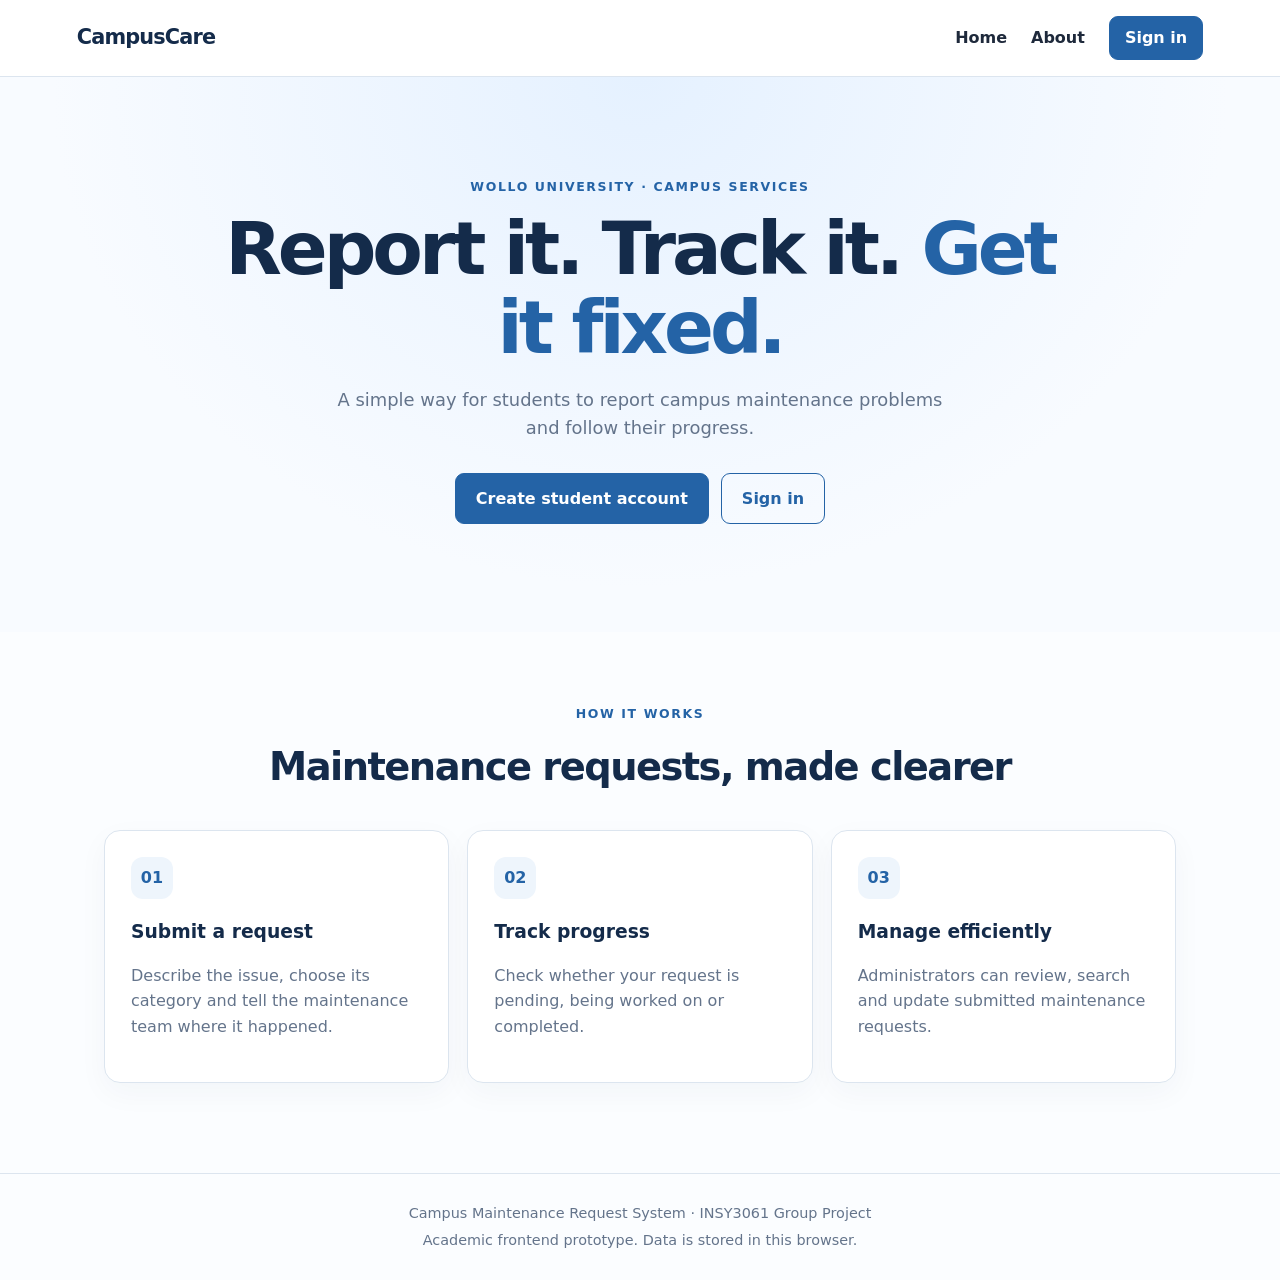
==== index.html @ 50f0be0a "my first commit before ux/ui" ====
<!DOCTYPE html>
<html lang="en">
<head>
  <meta charset="UTF-8">
  <meta name="viewport" content="width=device-width, initial-scale=1.0">
  <meta name="description" content="Campus Maintenance Request System">
  <title>Campus Maintenance Request System</title>
  <link rel="stylesheet" href="css/style.css">
</head>
<body>
  <header class="site-header">
    <a class="brand" href="index.html">CampusCare</a>
    <nav aria-label="Main navigation">
      <a href="index.html">Home</a>
      <a href="about.html">About</a>
      <a class="button button-small" href="login.html">Sign in</a>
    </nav>
  </header>

  <main>
    <section class="hero">
      <p class="eyebrow">Wollo University · Campus services</p>
      <h1>Report it. Track it. <span>Get it fixed.</span></h1>
      <p class="hero-copy">A simple way for students to report campus maintenance problems and follow their progress.</p>
      <div class="hero-actions">
        <a class="button" href="register.html">Create student account</a>
        <a class="button button-outline" href="login.html">Sign in</a>
      </div>
    </section>

    <section class="features" aria-labelledby="features-title">
      <div class="section-heading">
        <p class="eyebrow">How it works</p>
        <h2 id="features-title">Maintenance requests, made clearer</h2>
      </div>
      <div class="feature-grid">
        <article class="feature-card">
          <div class="feature-icon" aria-hidden="true">01</div>
          <h3>Submit a request</h3>
          <p>Describe the issue, choose its category and tell the maintenance team where it happened.</p>
        </article>
        <article class="feature-card">
          <div class="feature-icon" aria-hidden="true">02</div>
          <h3>Track progress</h3>
          <p>Check whether your request is pending, being worked on or completed.</p>
        </article>
        <article class="feature-card">
          <div class="feature-icon" aria-hidden="true">03</div>
          <h3>Manage efficiently</h3>
          <p>Administrators can review, search and update submitted maintenance requests.</p>
        </article>
      </div>
    </section>
  </main>

  <footer class="site-footer">
    <p>Campus Maintenance Request System · INSY3061 Group Project</p>
    <p class="small-note">Academic frontend prototype. Data is stored in this browser.</p>
  </footer>
</body>
</html>
---- css/style.css ----
:root {
  --navy: #142b4a;
  --blue: #2463a6;
  --blue-dark: #194d86;
  --pale: #eef5fc;
  --ink: #1e293b;
  --muted: #64748b;
  --line: #dce5ef;
  --white: #ffffff;
  --radius: 16px;
  font-family: Inter, ui-sans-serif, system-ui, -apple-system, BlinkMacSystemFont, "Segoe UI", sans-serif;
}
* { box-sizing: border-box; }
body { margin: 0; color: var(--ink); background: #fbfdff; line-height: 1.6; }
a { color: var(--blue); }
.site-header { min-height: 76px; padding: 16px max(6vw, 24px); display: flex; align-items: center; justify-content: space-between; gap: 24px; background: var(--white); border-bottom: 1px solid var(--line); }
.brand { color: var(--navy); text-decoration: none; font-size: 1.3rem; font-weight: 800; letter-spacing: -.04em; }
nav { display: flex; align-items: center; gap: 24px; }
nav a { color: var(--ink); text-decoration: none; font-weight: 600; }
nav a:hover, nav a[aria-current="page"] { color: var(--blue); }
.button { display: inline-flex; justify-content: center; align-items: center; border: 1px solid var(--blue); border-radius: 9px; padding: 12px 20px; color: var(--white); background: var(--blue); text-decoration: none; font: inherit; font-weight: 700; cursor: pointer; transition: .2s ease; }
.button:hover { background: var(--blue-dark); border-color: var(--blue-dark); }
.button-small { padding: 8px 15px; }
.button-outline { color: var(--blue); background: transparent; }
.button-outline:hover { color: var(--white); }
.hero { padding: 100px 24px 108px; text-align: center; background: radial-gradient(ellipse at top, #e5f1ff 0, #f8fbff 65%); }
.eyebrow { margin: 0 0 12px; color: var(--blue); font-size: .78rem; font-weight: 800; letter-spacing: .13em; text-transform: uppercase; }
.hero h1, .narrow-page h1 { max-width: 850px; margin: 0 auto 18px; color: var(--navy); font-size: clamp(2.5rem, 6vw, 4.6rem); line-height: 1.08; letter-spacing: -.055em; }
.hero h1 span { color: var(--blue); }
.hero-copy { max-width: 620px; margin: 0 auto; color: var(--muted); font-size: 1.12rem; }
.hero-actions { display: flex; flex-wrap: wrap; justify-content: center; gap: 12px; margin-top: 30px; }
.features { max-width: 1120px; margin: auto; padding: 72px 24px 90px; }
.section-heading { text-align: center; margin-bottom: 32px; }
.section-heading h2 { margin: 0; color: var(--navy); font-size: clamp(1.7rem, 4vw, 2.4rem); letter-spacing: -.04em; }
.feature-grid { display: grid; grid-template-columns: repeat(3, 1fr); gap: 18px; }
.feature-card { padding: 26px; border: 1px solid var(--line); border-radius: var(--radius); background: var(--white); box-shadow: 0 10px 30px rgba(20, 43, 74, .04); }
.feature-icon { display: grid; place-items: center; width: 42px; height: 42px; margin-bottom: 18px; border-radius: 12px; color: var(--blue); background: var(--pale); font-weight: 800; }
.feature-card h3 { margin: 0 0 8px; color: var(--navy); }
.feature-card p, .muted, .small-note { color: var(--muted); }
.site-footer { padding: 24px; text-align: center; border-top: 1px solid var(--line); color: var(--muted); font-size: .9rem; }
.site-footer p { margin: 4px 0; }
.narrow-page { max-width: 760px; min-height: 65vh; margin: auto; padding: 80px 24px; }
.narrow-page h1 { margin: 0 0 24px; font-size: clamp(2.2rem, 5vw, 3.4rem); }
.narrow-page h2 { margin-top: 36px; color: var(--navy); }
@media (max-width: 720px) {
  .site-header { align-items: flex-start; flex-direction: column; }
  nav { flex-wrap: wrap; gap: 14px; }
  .hero { padding: 72px 22px; }
  .feature-grid { grid-template-columns: 1fr; }
}
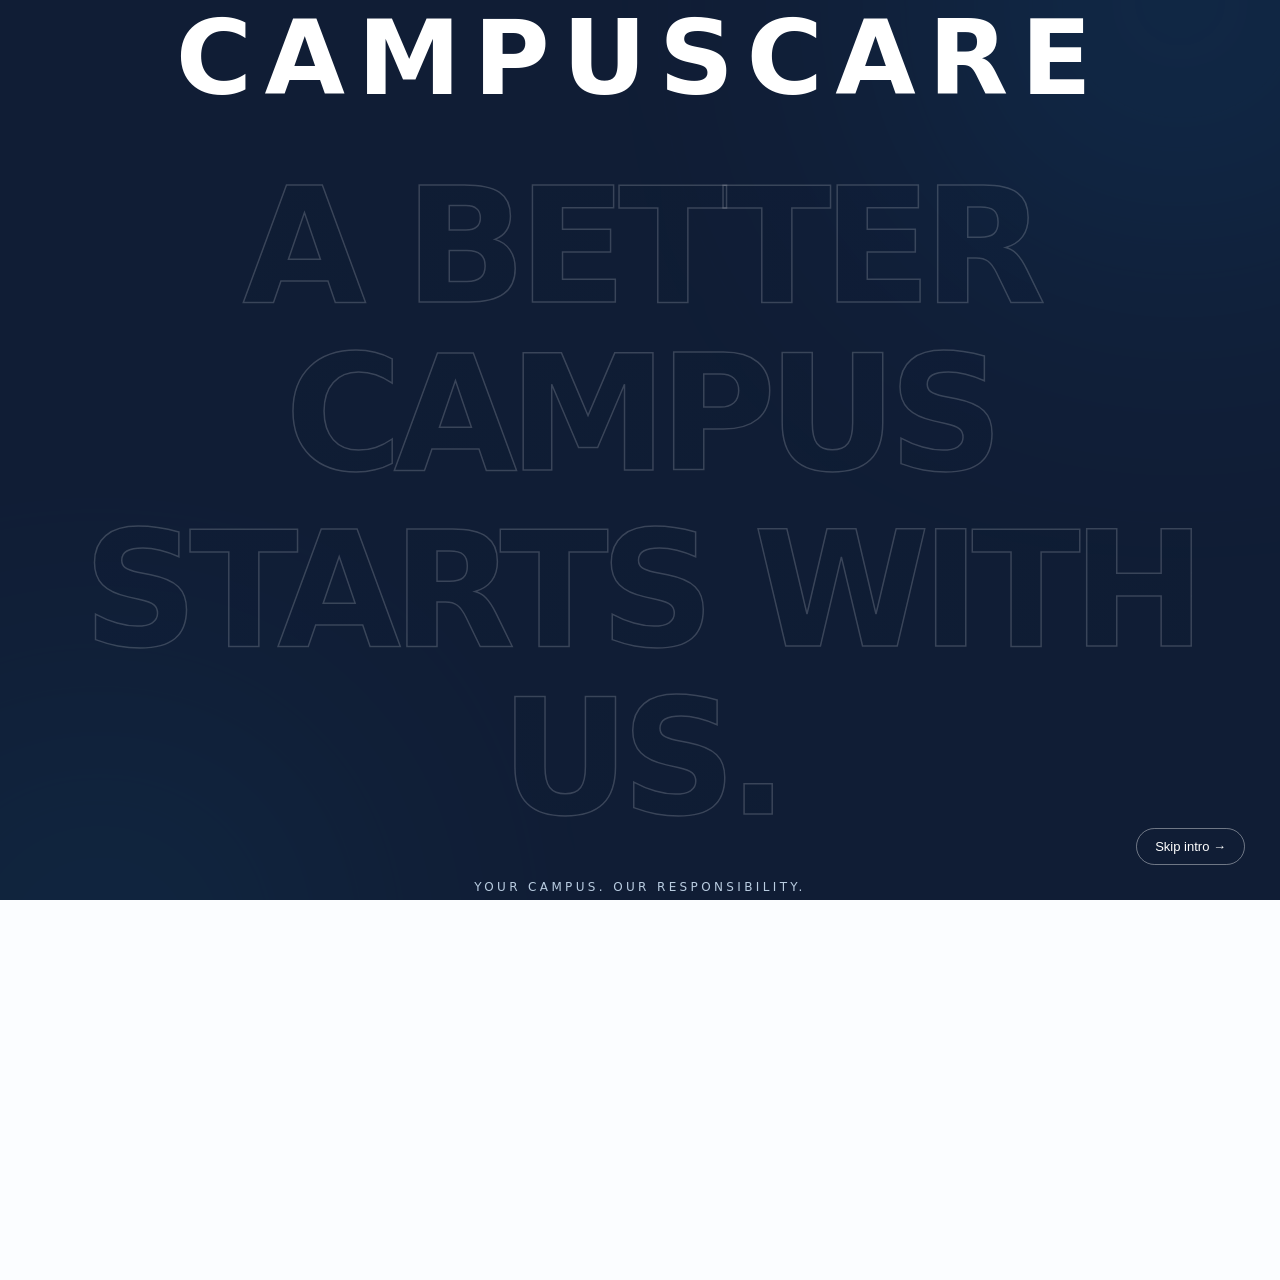
==== commit ef446b42: "INTRO ANIMATION ADDED" ====
--- a/index.html
+++ b/index.html
@@ -1,61 +1,414 @@
 <!DOCTYPE html>
 <html lang="en">
 <head>
-  <meta charset="UTF-8">
-  <meta name="viewport" content="width=device-width, initial-scale=1.0">
-  <meta name="description" content="Campus Maintenance Request System">
-  <title>Campus Maintenance Request System</title>
-  <link rel="stylesheet" href="css/style.css">
+    <meta charset="UTF-8">
+    <meta name="viewport" content="width=device-width, initial-scale=1.0">
+    <meta name="description" content="Campus Maintenance Request System">
+    <title>CampusCare | A Better Campus Starts With Us</title>
+
+    <link rel="stylesheet" href="css/style.css">
+
+    <style>
+        /* INTRO SCREEN */
+        .intro-screen {
+            display: none;
+            position: fixed;
+            inset: 0;
+            z-index: 9999;
+            background: #101d35;
+            justify-content: center;
+            align-items: center;
+            flex-direction: column;
+            text-align: center;
+            overflow: hidden;
+            padding: 24px;
+        }
+
+        html.show-intro .intro-screen {
+            display: flex;
+        }
+
+        html.show-intro body > :not(.intro-screen) {
+            opacity: 0;
+            pointer-events: none;
+        }
+
+        body > header,
+        body > main,
+        body > footer {
+            transition: opacity 0.9s ease;
+        }
+
+        .intro-screen::before {
+            content: "";
+            position: absolute;
+            width: 500px;
+            height: 500px;
+            background: #1768a8;
+            filter: blur(150px);
+            opacity: 0.22;
+            border-radius: 50%;
+            top: -250px;
+            right: -150px;
+        }
+
+        .intro-screen::after {
+            content: "";
+            position: absolute;
+            width: 400px;
+            height: 400px;
+            background: #168bba;
+            filter: blur(150px);
+            opacity: 0.16;
+            border-radius: 50%;
+            bottom: -250px;
+            left: -100px;
+        }
+
+        .intro-content {
+            position: relative;
+            z-index: 2;
+            width: 100%;
+        }
+
+        .intro-brand {
+            color: #ffffff;
+            font-size: clamp(2.8rem, 9vw, 6.5rem);
+            font-weight: 900;
+            letter-spacing: 0.12em;
+            margin: 0 0 22px;
+            opacity: 0;
+            animation: intro-reveal 0.9s ease forwards;
+        }
+
+        /* IMAGE MASKED INSIDE THE HEADING */
+        .masked-heading {
+            display: flex;
+            flex-direction: column;
+            align-items: center;
+            gap: 8px;
+            margin: 0;
+        }
+
+        .masked-line {
+            display: block;
+            font-size: clamp(8rem, 17.5vw, 10rem);
+            font-weight: 1200;
+            line-height: 1.05;
+            letter-spacing: -0.055em;
+                  -webkit-text-stroke: 1.5px rgba(255, 255, 255, 0.18);
+            background-image:
+                linear-gradient(
+                    90deg,
+                    rgba(8, 25, 48, 0.1),
+                    rgba(8, 25, 48, 0.1)
+                ),
+                url("https://images.unsplash.com/photo-1562774053-701939374585?auto=format&fit=crop&w=1800&q=85");
+
+            background-size: 200% auto;
+            background-position: 0% center;
+            background-clip: text;
+            -webkit-background-clip: text;
+            color: transparent;
+            -webkit-text-fill-color: transparent;
+
+            opacity: 0;
+            animation:
+                heading-reveal 3s ease forwards,
+                image-move 8s linear infinite;
+        }
+
+        .masked-line:nth-child(1) {
+            animation-delay: 0.8s, 0s;
+        }
+
+        .masked-line:nth-child(2) {
+            animation-delay: 1.6s, 0s;
+        }
+
+        .intro-caption {
+            color: #b9cce0;
+            font-size: 12px;
+            letter-spacing: 0.28em;
+            text-transform: uppercase;
+            margin-top: 35px;
+            opacity: 0;
+            animation: intro-reveal 0.8s ease 2.4s forwards;
+        }
+
+        .intro-loader {
+            width: 150px;
+            height: 3px;
+            background: rgba(255, 255, 255, 0.15);
+            margin: 25px auto 0;
+            overflow: hidden;
+            border-radius: 10px;
+            opacity: 0;
+            animation: intro-reveal 0.5s ease 2.5s forwards;
+        }
+
+        .intro-loader span {
+            display: block;
+            height: 100%;
+            width: 100%;
+            background: #65b9ff;
+            transform: scaleX(0);
+            transform-origin: left;
+            animation: loading 1.5s ease 2.7s forwards;
+        }
+
+        .skip-intro {
+            position: absolute;
+            z-index: 3;
+            bottom: 35px;
+            right: 35px;
+            background: transparent;
+            border: 1px solid rgba(255, 255, 255, 0.4);
+            color: #ffffff;
+            padding: 10px 18px;
+            border-radius: 30px;
+            cursor: pointer;
+            font-size: 13px;
+            transition: background 0.3s ease;
+        }
+
+        .skip-intro:hover {
+            background: rgba(255, 255, 255, 0.12);
+        }
+
+        .intro-screen.is-leaving {
+            animation: intro-fade-out 0.8s ease forwards;
+            pointer-events: none;
+        }
+
+        @keyframes intro-reveal {
+            from {
+                opacity: 0;
+                transform: translateY(25px);
+            }
+            to {
+                opacity: 1;
+                transform: translateY(0);
+            }
+        }
+
+        @keyframes heading-reveal {
+            from {
+                opacity: 0;
+                transform: translateY(35px);
+                filter: blur(10px);
+            }
+            to {
+                opacity: 1;
+                transform: translateY(0);
+                filter: blur(0);
+            }
+        }
+
+        @keyframes image-move {
+            from {
+                background-position: 0% center;
+            }
+            to {
+                background-position: 100% center;
+            }
+        }
+
+        @keyframes loading {
+            to {
+                transform: scaleX(1);
+            }
+        }
+
+        @keyframes intro-fade-out {
+            to {
+                opacity: 0;
+                visibility: hidden;
+            }
+        }
+
+        @media (max-width: 600px) {
+            .skip-intro {
+                bottom: 20px;
+                right: 20px;
+            }
+
+            .intro-caption {
+                font-size: 10px;
+                letter-spacing: 0.16em;
+            }
+        }
+
+        @media (prefers-reduced-motion: reduce) {
+            .intro-screen,
+            .intro-screen * {
+                animation-duration: 0.01ms !important;
+                animation-iteration-count: 1 !important;
+                transition-duration: 0.01ms !important;
+            }
+        }
+    </style>
+
+    <script>
+       // Show the intro every time the homepage loads.
+document.documentElement.classList.add("show-intro");
+    </script>
 </head>
+
 <body>
-  <header class="site-header">
-    <a class="brand" href="index.html">CampusCare</a>
-    <nav aria-label="Main navigation">
-      <a href="index.html">Home</a>
-      <a href="about.html">About</a>
-      <a class="button button-small" href="login.html">Sign in</a>
-    </nav>
-  </header>
-
-  <main>
-    <section class="hero">
-      <p class="eyebrow">Wollo University · Campus services</p>
-      <h1>Report it. Track it. <span>Get it fixed.</span></h1>
-      <p class="hero-copy">A simple way for students to report campus maintenance problems and follow their progress.</p>
-      <div class="hero-actions">
-        <a class="button" href="register.html">Create student account</a>
-        <a class="button button-outline" href="login.html">Sign in</a>
-      </div>
+
+    <!-- CAMPUSCARE INTRO ANIMATION -->
+    <section class="intro-screen" id="intro-screen" aria-label="CampusCare introduction">
+
+        <div class="intro-content">
+
+            <h1 class="intro-brand">CAMPUSCARE</h1>
+
+            <h2 class="masked-heading">
+                <span class="masked-line">A BETTER CAMPUS</span>
+                <span class="masked-line">STARTS WITH US.</span>
+            </h2>
+
+            <p class="intro-caption">
+                Your campus. Our responsibility.
+            </p>
+
+            <div class="intro-loader">
+                <span></span>
+            </div>
+
+        </div>
+
+        <button class="skip-intro" id="skip-intro" type="button">
+            Skip intro →
+        </button>
+
     </section>
 
-    <section class="features" aria-labelledby="features-title">
-      <div class="section-heading">
-        <p class="eyebrow">How it works</p>
-        <h2 id="features-title">Maintenance requests, made clearer</h2>
-      </div>
-      <div class="feature-grid">
-        <article class="feature-card">
-          <div class="feature-icon" aria-hidden="true">01</div>
-          <h3>Submit a request</h3>
-          <p>Describe the issue, choose its category and tell the maintenance team where it happened.</p>
-        </article>
-        <article class="feature-card">
-          <div class="feature-icon" aria-hidden="true">02</div>
-          <h3>Track progress</h3>
-          <p>Check whether your request is pending, being worked on or completed.</p>
-        </article>
-        <article class="feature-card">
-          <div class="feature-icon" aria-hidden="true">03</div>
-          <h3>Manage efficiently</h3>
-          <p>Administrators can review, search and update submitted maintenance requests.</p>
-        </article>
-      </div>
-    </section>
-  </main>
-
-  <footer class="site-footer">
-    <p>Campus Maintenance Request System · INSY3061 Group Project</p>
-    <p class="small-note">Academic frontend prototype. Data is stored in this browser.</p>
-  </footer>
+
+    <!-- EXISTING CAMPUSCARE WEBSITE -->
+
+    <header class="site-header">
+        <a class="brand" href="index.html">CampusCare</a>
+
+        <nav aria-label="Main navigation">
+            <a href="index.html">Home</a>
+            <a href="about.html">About</a>
+            <a class="button button-small" href="login.html">Sign in</a>
+        </nav>
+    </header>
+
+    <main>
+
+        <section class="hero">
+            <p class="eyebrow">Wollo University · Campus services</p>
+
+            <h1>Report it. Track it. <span>Get it fixed.</span></h1>
+
+            <p class="hero-copy">
+                A simple way for students to report campus maintenance
+                problems and follow their progress.
+            </p>
+
+            <div class="hero-actions">
+                <a class="button" href="register.html">
+                    Create student account
+                </a>
+
+                <a class="button button-outline" href="login.html">
+                    Sign in
+                </a>
+            </div>
+        </section>
+
+
+        <section class="features" aria-labelledby="features-title">
+
+            <div class="section-heading">
+                <p class="eyebrow">How it works</p>
+                <h2 id="features-title">
+                    Maintenance requests, made clearer
+                </h2>
+            </div>
+
+            <div class="feature-grid">
+
+                <article class="feature-card">
+                    <div class="feature-icon" aria-hidden="true">01</div>
+                    <h3>Submit a request</h3>
+                    <p>
+                        Describe the issue, choose its category and tell
+                        the maintenance team where it happened.
+                    </p>
+                </article>
+
+                <article class="feature-card">
+                    <div class="feature-icon" aria-hidden="true">02</div>
+                    <h3>Track progress</h3>
+                    <p>
+                        Check whether your request is pending, being
+                        worked on or completed.
+                    </p>
+                </article>
+
+                <article class="feature-card">
+                    <div class="feature-icon" aria-hidden="true">03</div>
+                    <h3>Manage efficiently</h3>
+                    <p>
+                        Administrators can review, search and update
+                        submitted maintenance requests.
+                    </p>
+                </article>
+
+            </div>
+        </section>
+
+    </main>
+
+
+    <footer class="site-footer">
+        <p>Campus Maintenance Request System · INSY3061 Group Project</p>
+        <p class="small-note">
+            Academic frontend prototype. Data is stored in this browser.
+        </p>
+    </footer>
+
+
+    <!-- INTRO ANIMATION CONTROL -->
+    <script>
+        (function () {
+            const intro = document.getElementById("intro-screen");
+            const skipButton = document.getElementById("skip-intro");
+            const html = document.documentElement;
+
+            if (!html.classList.contains("show-intro")) {
+                return;
+            }
+
+            let finished = false;
+
+            function finishIntro() {
+                if (finished) return;
+
+                finished = true;
+                intro.classList.add("is-leaving");
+
+                setTimeout(function () {
+                    html.classList.remove("show-intro");
+                    intro.remove();
+                }, 850);
+            }
+
+            // Automatically finish the intro after approximately 4.5 seconds.
+            const introTimer = setTimeout(finishIntro, 4500);
+
+            // Allow visitors to skip the animation.
+            skipButton.addEventListener("click", function () {
+                clearTimeout(introTimer);
+                finishIntro();
+            });
+        })();
+    </script>
+
 </body>
-</html>
+</html>
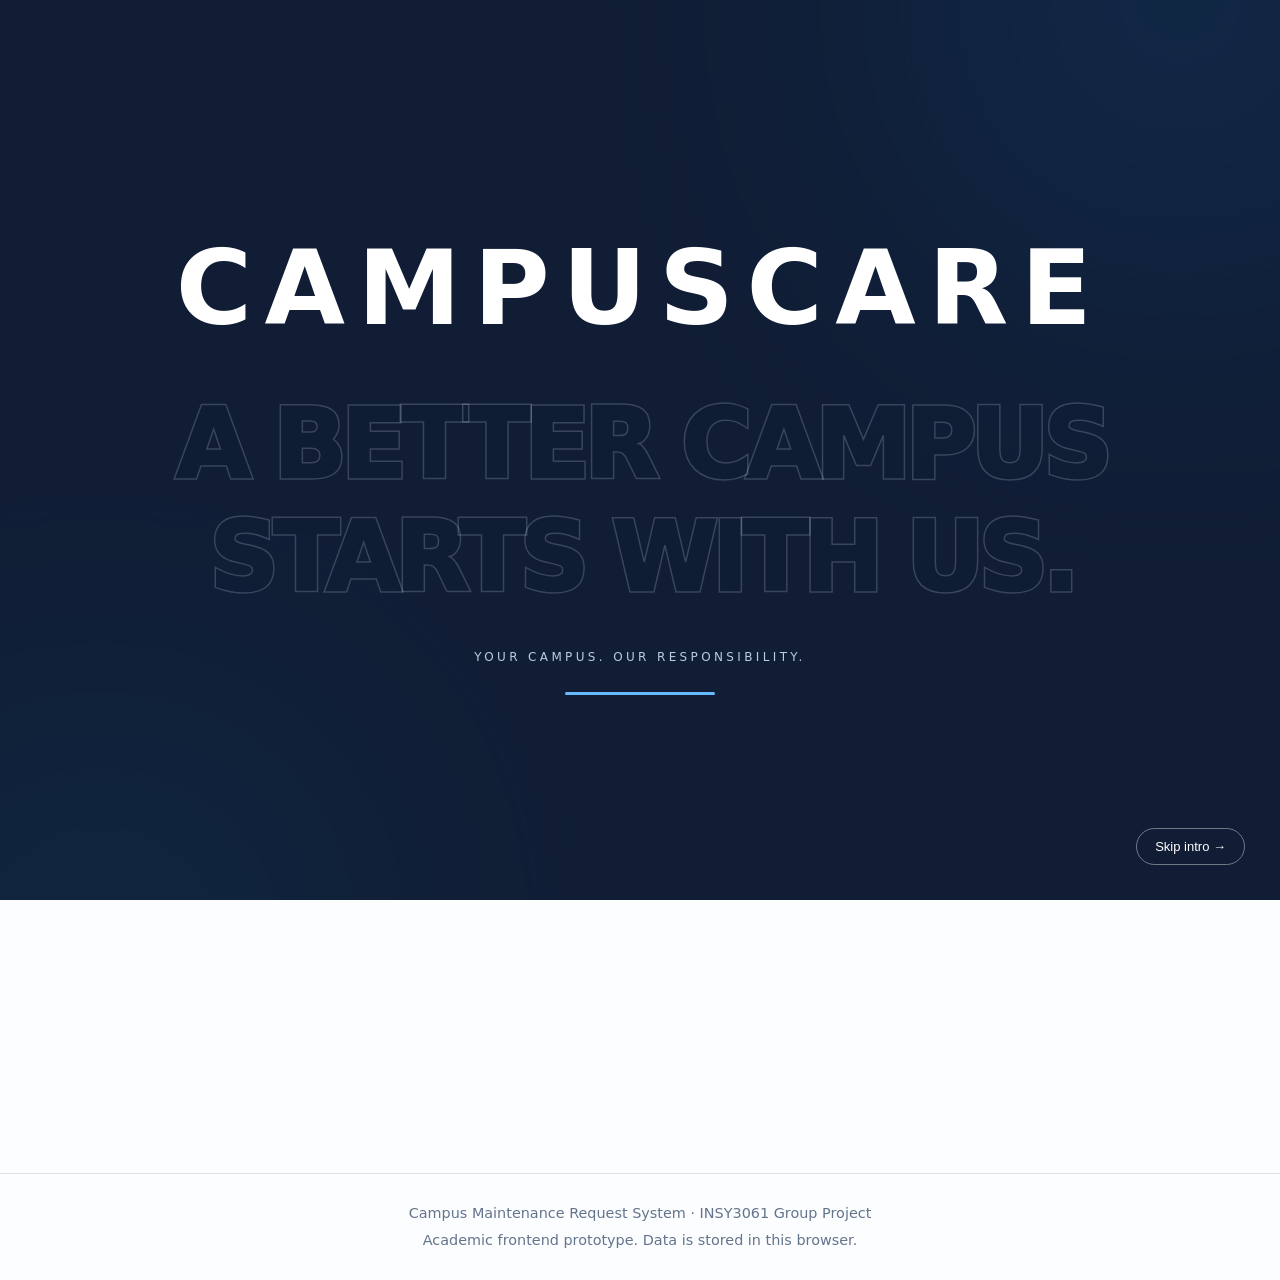
==== commit 4285224c: "new text reveal animation" ====
--- a/index.html
+++ b/index.html
@@ -92,9 +92,9 @@
 
         .masked-line {
             display: block;
-            font-size: clamp(8rem, 17.5vw, 10rem);
-            font-weight: 1200;
-            line-height: 1.05;
+            font-size: clamp(2rem, 7.5vw, 6rem);
+            font-weight: 1000;
+            line-height: 1.1;
             letter-spacing: -0.055em;
                   -webkit-text-stroke: 1.5px rgba(255, 255, 255, 0.18);
             background-image:
@@ -114,7 +114,7 @@
 
             opacity: 0;
             animation:
-                heading-reveal 3s ease forwards,
+                heading-reveal 3.5s ease forwards,
                 image-move 8s linear infinite;
         }
 
@@ -247,6 +247,34 @@
                 transition-duration: 0.01ms !important;
             }
         }
+
+        /* ORGANIC SWARM CURSOR */
+.hero {
+    position: relative;
+    isolation: isolate;
+    overflow: hidden;
+}
+
+#swarm-canvas {
+    position: absolute;
+    inset: 0;
+    width: 100%;
+    height: 100%;
+    z-index: 0;
+    pointer-events: none;
+}
+
+.hero > *:not(#swarm-canvas) {
+    position: relative;
+    z-index: 1;
+}
+
+@media (hover: none), (pointer: coarse),
+       (prefers-reduced-motion: reduce) {
+    #swarm-canvas {
+        display: none;
+    }
+}
     </style>
 
     <script>
@@ -301,6 +329,7 @@
     <main>
 
         <section class="hero">
+          <canvas id="swarm-canvas" aria-hidden="true"></canvas>
             <p class="eyebrow">Wollo University · Campus services</p>
 
             <h1>Report it. Track it. <span>Get it fixed.</span></h1>
@@ -324,7 +353,7 @@
 
         <section class="features" aria-labelledby="features-title">
 
-            <div class="section-heading">
+            <div class="section-heading scroll-reveal">
                 <p class="eyebrow">How it works</p>
                 <h2 id="features-title">
                     Maintenance requests, made clearer
@@ -333,7 +362,7 @@
 
             <div class="feature-grid">
 
-                <article class="feature-card">
+                <article class="feature-card scroll-reveal">
                     <div class="feature-icon" aria-hidden="true">01</div>
                     <h3>Submit a request</h3>
                     <p>
@@ -342,7 +371,7 @@
                     </p>
                 </article>
 
-                <article class="feature-card">
+                <article class="feature-card scroll-reveal">
                     <div class="feature-icon" aria-hidden="true">02</div>
                     <h3>Track progress</h3>
                     <p>
@@ -351,7 +380,7 @@
                     </p>
                 </article>
 
-                <article class="feature-card">
+                <article class="feature-card scroll-reveal">
                     <div class="feature-icon" aria-hidden="true">03</div>
                     <h3>Manage efficiently</h3>
                     <p>
@@ -366,7 +395,7 @@
     </main>
 
 
-    <footer class="site-footer">
+    <footer class="site-footer scroll-reveal">
         <p>Campus Maintenance Request System · INSY3061 Group Project</p>
         <p class="small-note">
             Academic frontend prototype. Data is stored in this browser.
@@ -408,7 +437,249 @@
                 finishIntro();
             });
         })();
+
+
+
+/* CAMPUSCARE - ORGANIC PARTICLE SWARM */
+(function () {
+    const hero = document.querySelector(".hero");
+    const canvas = document.getElementById("swarm-canvas");
+
+    if (!hero || !canvas) return;
+
+    if (
+        window.matchMedia("(hover: none), (pointer: coarse)").matches ||
+        window.matchMedia("(prefers-reduced-motion: reduce)").matches
+    ) return;
+
+    const ctx = canvas.getContext("2d");
+    if (!ctx) return;
+
+    let width = 0;
+    let height = 0;
+    let animationFrame;
+    let idleFrames = 0;
+    let hasSeeded = false;
+    let time = 0;
+
+    const mouse = {
+        x: -1000,
+        y: -1000,
+        active: false
+    };
+
+    const colors = [
+        "#38bdf8",
+        "#22d3ee",
+        "#60a5fa",
+        "#0ea5e9",
+        "#a5f3fc"
+    ];
+
+    const particles = [];
+    const particleCount = 75;
+
+    for (let i = 0; i < particleCount; i++) {
+        const angle = Math.random() * Math.PI * 2;
+
+        // Smaller swarm radius
+        const distance = Math.random() * 25 + 5;
+
+        particles.push({
+            x: 0,
+            y: 0,
+            vx: 0,
+            vy: 0,
+
+            offsetX: Math.cos(angle) * distance,
+            offsetY: Math.sin(angle) * distance,
+
+            phase: Math.random() * Math.PI * 2,
+            speed: Math.random() * 0.018 + 0.005,
+
+            // Smaller, sharper particles
+            size: Math.random() * 0.8 + 0.5,
+
+            color: colors[Math.floor(Math.random() * colors.length)]
+        });
+    }
+
+    function resizeCanvas() {
+        const rect = hero.getBoundingClientRect();
+        const dpr = Math.min(window.devicePixelRatio || 1, 2);
+
+        width = rect.width;
+        height = rect.height;
+
+        canvas.width = width * dpr;
+        canvas.height = height * dpr;
+
+        ctx.setTransform(dpr, 0, 0, dpr, 0, 0);
+    }
+
+    resizeCanvas();
+    window.addEventListener("resize", resizeCanvas);
+
+    hero.addEventListener("pointermove", function (event) {
+        const rect = hero.getBoundingClientRect();
+
+        mouse.x = event.clientX - rect.left;
+        mouse.y = event.clientY - rect.top;
+        mouse.active = true;
+
+        idleFrames = 0;
+
+        if (!hasSeeded) {
+            particles.forEach(function (p) {
+                p.x = mouse.x + (Math.random() - 0.5) * 50;
+                p.y = mouse.y + (Math.random() - 0.5) * 50;
+            });
+
+            hasSeeded = true;
+        }
+    });
+
+    hero.addEventListener("pointerleave", function () {
+        mouse.active = false;
+    });
+
+    // Draw crisp particles without blur or glow.
+    function drawParticle(p, alpha) {
+        ctx.globalAlpha = alpha;
+        ctx.fillStyle = p.color;
+
+        ctx.beginPath();
+        ctx.arc(p.x, p.y, p.size, 0, Math.PI * 2);
+        ctx.fill();
+
+        ctx.globalAlpha = 1;
+    }
+
+    function animate() {
+        animationFrame = requestAnimationFrame(animate);
+        time += 1;
+
+        // Fade old particle trails.
+        ctx.globalCompositeOperation = "destination-out";
+        ctx.fillStyle = "rgba(0,0,0,0.12)";
+        ctx.fillRect(0, 0, width, height);
+        ctx.globalCompositeOperation = "source-over";
+
+        if (mouse.active) {
+            idleFrames = 0;
+        } else {
+            idleFrames++;
+        }
+
+        const fade = Math.max(0, 1 - idleFrames / 100);
+
+        if (fade <= 0 || !hasSeeded) return;
+
+        particles.forEach(function (p) {
+            if (mouse.active) {
+                p.phase += p.speed;
+
+                const wobbleX = Math.sin(time * 0.012 + p.phase) * 4;
+                const wobbleY = Math.cos(time * 0.015 + p.phase) * 4;
+
+                const targetX = mouse.x + p.offsetX + wobbleX;
+                const targetY = mouse.y + p.offsetY + wobbleY;
+
+                p.vx += (targetX - p.x) * 0.025;
+                p.vy += (targetY - p.y) * 0.025;
+            }
+
+            // Natural momentum and friction.
+            p.vx *= 0.89;
+            p.vy *= 0.89;
+
+            p.x += p.vx;
+            p.y += p.vy;
+
+            drawParticle(p, fade);
+        });
+
+        // Fine connecting lines between nearby particles.
+        if (mouse.active) {
+            for (let i = 0; i < particles.length; i++) {
+                for (let j = i + 1; j < particles.length; j++) {
+                    const a = particles[i];
+                    const b = particles[j];
+
+                    const dx = a.x - b.x;
+                    const dy = a.y - b.y;
+                    const distance = Math.sqrt(dx * dx + dy * dy);
+
+                    if (distance < 35) {
+                        const opacity = (1 - distance / 35) * 0.18;
+
+                        ctx.beginPath();
+                        ctx.moveTo(a.x, a.y);
+                        ctx.lineTo(b.x, b.y);
+
+                        ctx.strokeStyle =
+                            "rgba(56, 189, 248," + opacity + ")";
+
+                        ctx.lineWidth = 0.4;
+                        ctx.stroke();
+                    }
+                }
+            }
+        }
+    }
+
+    animate();
+
+    window.addEventListener("pagehide", function () {
+        cancelAnimationFrame(animationFrame);
+        window.removeEventListener("resize", resizeCanvas);
+    });
+})();
+
+
+
+
+/* CAMPUSCARE - SCROLL REVEAL */
+(function () {
+    const elements = document.querySelectorAll(".scroll-reveal");
+
+    // Respect reduced-motion preferences.
+    if (window.matchMedia("(prefers-reduced-motion: reduce)").matches) {
+        elements.forEach(function (element) {
+            element.classList.add("is-visible");
+        });
+        return;
+    }
+
+    // If IntersectionObserver is unsupported, show everything.
+    if (!("IntersectionObserver" in window)) {
+        elements.forEach(function (element) {
+            element.classList.add("is-visible");
+        });
+        return;
+    }
+
+    document.body.classList.add("reveal-enabled");
+
+    const observer = new IntersectionObserver(function (entries) {
+        entries.forEach(function (entry) {
+            if (entry.isIntersecting) {
+                entry.target.classList.add("is-visible");
+                observer.unobserve(entry.target);
+            }
+        });
+    }, {
+        threshold: 0.1,
+        rootMargin: "0px 0px -20px 0px"
+    });
+
+    elements.forEach(function (element) {
+        observer.observe(element);
+    });
+})();
     </script>
+
+
 
 </body>
 </html>
--- a/css/style.css
+++ b/css/style.css
@@ -48,3 +48,55 @@
   .hero { padding: 72px 22px; }
   .feature-grid { grid-template-columns: 1fr; }
 }
+
+/* CAMPUSCARE - CINEMATIC SCROLL REVEAL */
+
+body.reveal-enabled .scroll-reveal {
+    opacity: 0;
+    transform: translateY(65px) scale(0.97);
+    filter: blur(8px);
+
+    transition:
+        opacity 1.8s ease,
+        transform 1.8s cubic-bezier(0.16, 1, 0.3, 1),
+        filter 1.5s ease;
+}
+
+body.reveal-enabled .scroll-reveal.is-visible {
+    opacity: 1;
+    transform: translateY(0) scale(1);
+    filter: blur(0);
+}
+
+/* Dramatic stagger between feature cards */
+body.reveal-enabled .feature-card:nth-child(1) {
+    transition-delay: 0.2s;
+}
+
+body.reveal-enabled .feature-card:nth-child(2) {
+    transition-delay: 0.55s;
+}
+
+body.reveal-enabled .feature-card:nth-child(3) {
+    transition-delay: 1.5s;
+}
+
+/* Feature heading */
+body.reveal-enabled .section-heading.scroll-reveal {
+    transition-delay: 0.1s;
+}
+
+/* Footer */
+body.reveal-enabled footer.scroll-reveal {
+    transition-delay: 0.2s;
+}
+
+/* Accessibility */
+@media (prefers-reduced-motion: reduce) {
+    body.reveal-enabled .scroll-reveal {
+        opacity: 1;
+        transform: none;
+        filter: none;
+        transition: none;
+    }
+}
